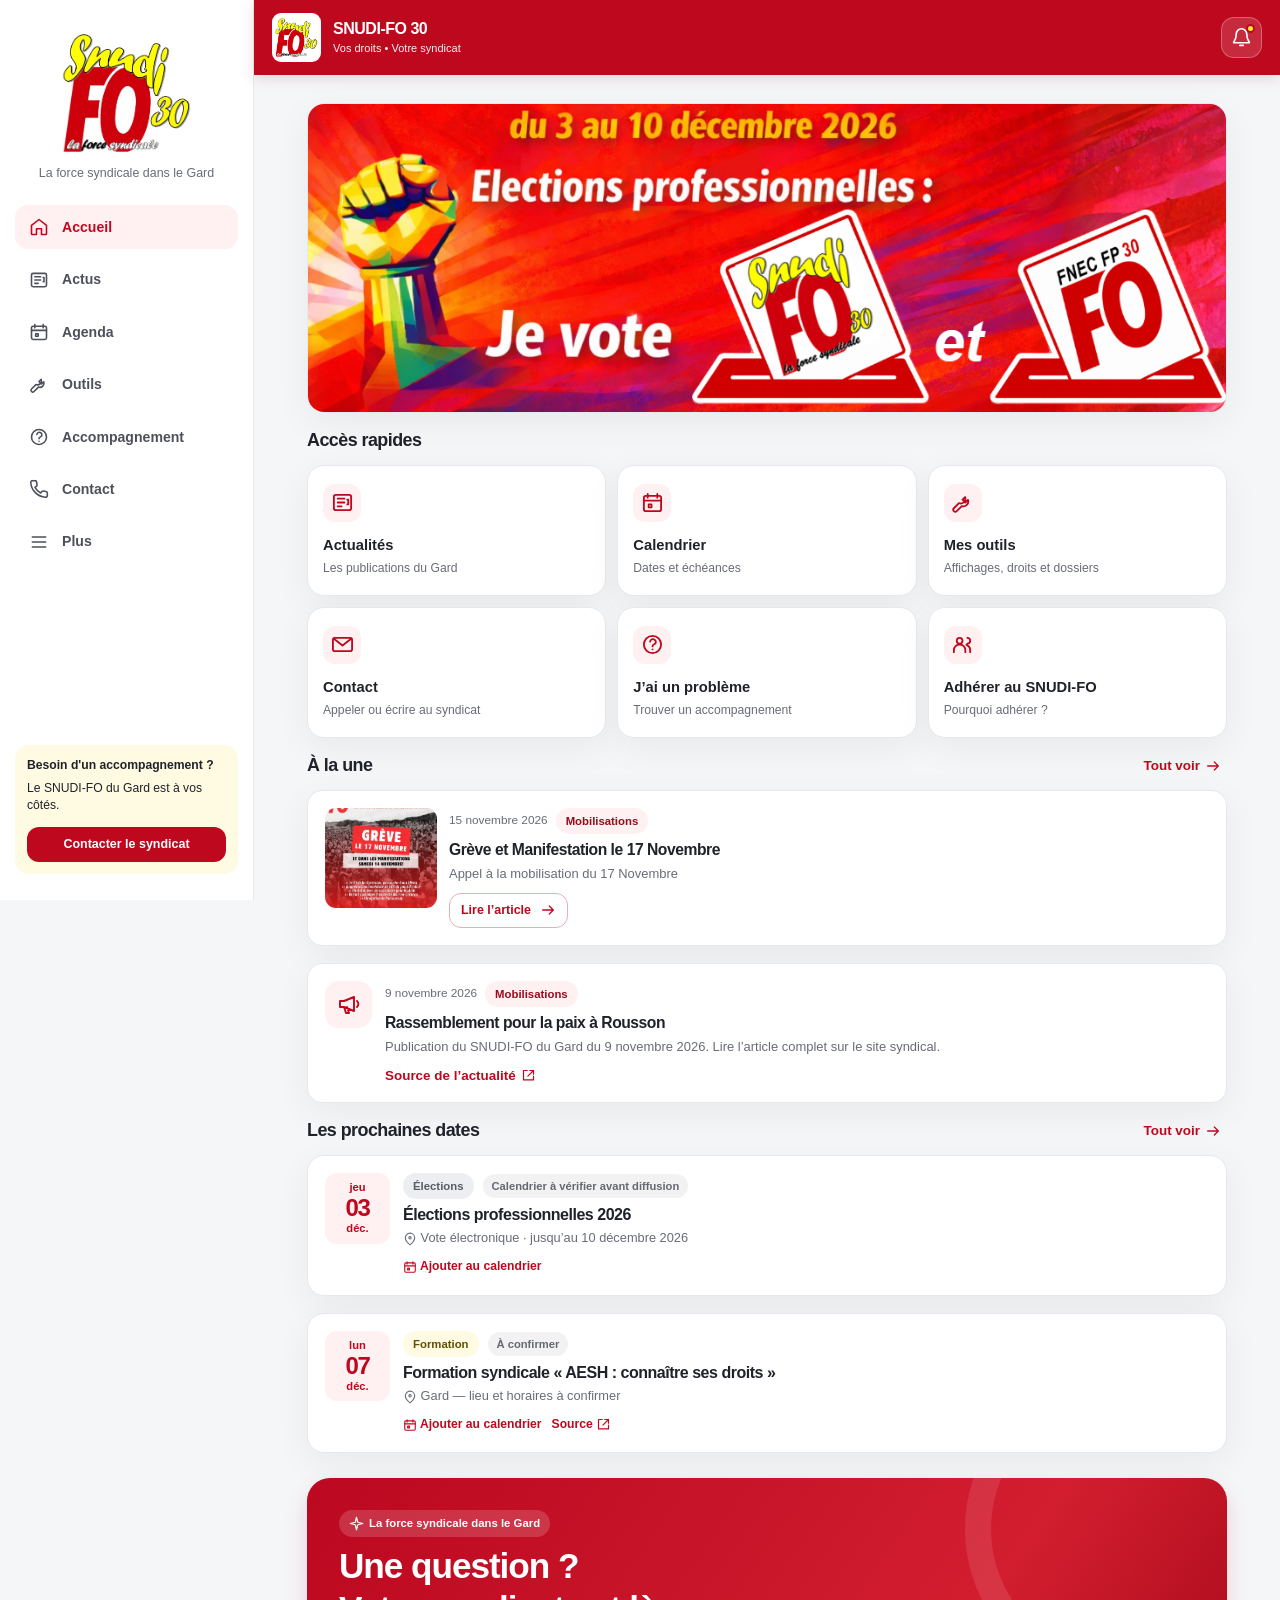
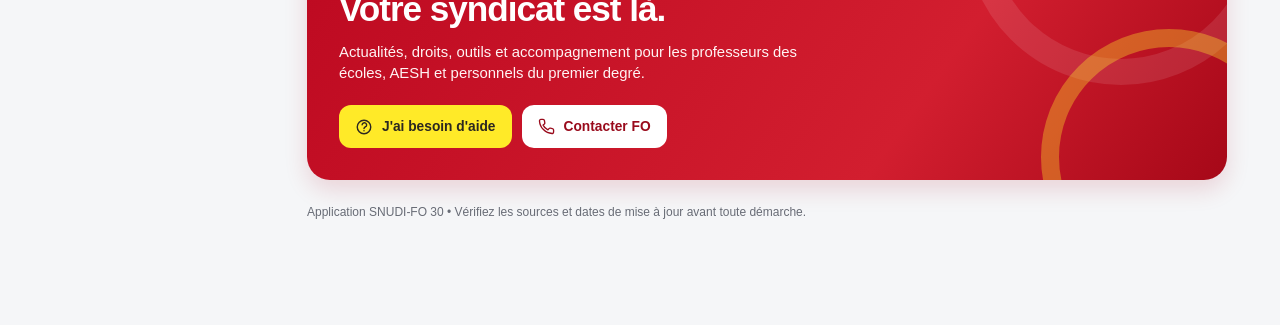
==== index.html @ ed9edc79 "Add files via upload" ====
<!doctype html>
<html lang="fr">
<head>
  <meta charset="utf-8" />
  <meta name="viewport" content="width=device-width,initial-scale=1,viewport-fit=cover" />
  <meta name="theme-color" content="#bb0018" />
  <meta name="color-scheme" content="light" />
  <meta name="description" content="SNUDI-FO 30 : actualités, calendrier, droits, outils et accompagnement syndical dans le Gard." />
  <meta name="apple-mobile-web-app-capable" content="yes" />
  <meta name="apple-mobile-web-app-status-bar-style" content="default" />
  <meta name="apple-mobile-web-app-title" content="SNUDI FO 30" />
  <link rel="icon" href="./assets/favicon-snudi-relief-48.png" type="image/png" sizes="48x48" />
  <link rel="apple-touch-icon" href="./assets/apple-touch-icon-snudi-relief-180.png" sizes="180x180" />
  <link rel="manifest" href="./manifest.webmanifest" />
  <title>SNUDI-FO 30 · L'application des collègues du Gard</title>
  <link rel="stylesheet" href="./styles.css?v=3.10" />
  <script defer src="./article-content.js?v=3.1"></script>
  <script defer src="./pdf-library.js?v=3.7"></script>
  <script defer src="./pdf-reader.js?v=3.10"></script>
  <script defer src="./app.js?v=3.10"></script>
</head>
<body>
 <div id="app"><div class="loader">Ouverture de SNUDI-FO 30…</div></div>
 <noscript>Cette application nécessite l’activation de JavaScript.</noscript>
</body>
</html>
---- styles.css ----
:root{font-family:Inter,"Segoe UI",Roboto,Arial,sans-serif;--red:#be081e;--red-dark:#990b1c;--red-soft:#fff0f1;--yellow:#ffea28;--yellow-soft:#fffbe2;--text:#20222a;--muted:#686c76;--line:#e7e8ed;--bg:#f5f6f8;--white:#fff;--shadow:0 10px 36px rgba(25,20,23,.055);font-synthesis:none;-webkit-tap-highlight-color:transparent}
*{box-sizing:border-box}html{scroll-behavior:smooth}body{margin:0;background:var(--bg);color:var(--text);line-height:1.45}body.font-large{font-size:18px}button,input,select,textarea{font:inherit}button{cursor:pointer}a{text-decoration:none;color:inherit}p{margin:.4em 0 1em}h1,h2,h3{line-height:1.2;letter-spacing:-.03em;margin:0}h1{font-size:clamp(1.55rem,3.2vw,2.2rem)}h2{font-size:1.22rem}h3{font-size:1rem}small,.muted{color:var(--muted)}b,strong{font-weight:750}.ico{flex:none;vertical-align:middle}.loader{display:grid;place-items:center;height:100vh;color:var(--red);font-weight:800}
.layout{min-height:100vh}.desktop-sidebar{display:none}.mobile-top{height:74px;background:#fff;position:sticky;top:0;z-index:10;box-shadow:0 1px 0 var(--line);display:flex;align-items:center;gap:12px;padding:10px 18px}.top-logo{width:49px;height:49px;object-fit:contain}.top-name{display:flex;flex-direction:column;line-height:1.12;min-width:0}.top-name strong{font-size:1rem;letter-spacing:-.03em}.top-name span{font-size:.69rem;color:var(--muted);margin-top:4px}.top-spacer{flex:1}.icon-btn{border:1px solid var(--line);background:white;display:inline-flex;align-items:center;justify-content:center;width:41px;height:41px;border-radius:13px;color:var(--text);position:relative}.icon-btn:hover{border-color:var(--red);color:var(--red)}.notification-dot{position:absolute;right:6px;top:6px;width:9px;height:9px;background:var(--red);border:2px solid white;border-radius:50%}.main{max-width:970px;margin:auto;padding:21px 16px 115px;min-height:calc(100vh - 74px)}.bottom-nav{position:fixed;z-index:20;bottom:0;left:0;right:0;background:#fff;display:flex;justify-content:space-around;padding:8px 7px max(8px,env(safe-area-inset-bottom));border-top:1px solid var(--line);box-shadow:0 -8px 28px rgba(0,0,0,.035)}.bottom-nav button{border:0;background:transparent;display:flex;align-items:center;flex-direction:column;gap:5px;color:#737580;font-size:.67rem;font-weight:650;min-width:58px;padding:5px 2px}.bottom-nav button.active{color:var(--red)}.bottom-nav button.active .ico{stroke-width:2.7}.brand{display:flex;align-items:center;gap:11px}.brand img{width:72px;height:72px;object-fit:contain;border-radius:8px}.brand small{display:block;font-size:.77rem;line-height:1.3}.chip{display:inline-flex;align-items:center;gap:5px;border-radius:100px;padding:5px 10px;font-size:.71rem;font-weight:750;background:#f1f1f4;color:#545964}.chip.red{background:var(--red-soft);color:var(--red-dark)}.chip.yellow{background:var(--yellow-soft);color:#634f00}.chip.green{background:#e7f6e9;color:#1a7138}.chip.gray{background:#edeef1;color:#585d65}
.stack{display:grid;gap:17px}.section{margin:23px 0}.section-head{display:flex;align-items:center;justify-content:space-between;gap:10px;margin:0 0 13px}.section-head h2{font-size:1.12rem}.eyebrow{display:inline-flex;gap:6px;align-items:center;color:var(--red);font-size:.72rem;font-weight:850;letter-spacing:.08em;text-transform:uppercase}.hero{border-radius:23px;background:linear-gradient(125deg,#bc0820 0%,#d21e2f 68%,#a60818 100%);color:white;position:relative;overflow:hidden;padding:24px 22px;box-shadow:0 10px 23px rgba(169,0,29,.14)}.hero:before{content:"";position:absolute;right:-50px;top:-105px;width:260px;height:260px;border:26px solid rgba(255,255,255,.1);border-radius:50%}.hero:after{content:"";position:absolute;right:-70px;bottom:-105px;width:220px;height:220px;border:18px solid rgba(255,234,40,.35);border-radius:50%}.hero .hero-inner{position:relative;z-index:1}.hero h1{max-width:540px;margin:8px 0 12px;color:#fff}.hero p{max-width:500px;color:#fff4f4;margin:0 0 20px;font-size:.93rem}.hero .chip{background:rgba(255,255,255,.16);color:white}.hero-actions{display:flex;gap:10px;flex-wrap:wrap}.btn{display:inline-flex;align-items:center;justify-content:center;gap:9px;min-height:43px;border-radius:12px;padding:10px 15px;border:1px solid transparent;font-size:.86rem;font-weight:750;text-align:center;transition:transform .15s,background .15s}.btn:active{transform:scale(.985)}.btn-primary{background:var(--red);color:white}.btn-primary:hover{background:var(--red-dark)}.btn-yellow{background:var(--yellow);color:#2b2721}.btn-white{background:white;color:var(--red-dark)}.btn-outline{background:#fff;color:var(--red);border-color:#e9afb8}.btn-outline:hover{background:var(--red-soft)}.btn-neutral{background:#eff0f4;color:var(--text)}.btn-sm{min-height:35px;padding:7px 11px;font-size:.78rem}.btn-block{width:100%}.link-button{border:0;background:none;color:var(--red);font-weight:750;font-size:.84rem;display:inline-flex;align-items:center;gap:5px}.link-button:hover{text-decoration:underline}.grid-two{display:grid;grid-template-columns:repeat(2,minmax(0,1fr));gap:11px}.grid-three{display:grid;grid-template-columns:repeat(2,minmax(0,1fr));gap:11px}.tile{display:flex;flex-direction:column;align-items:flex-start;gap:11px;text-align:left;padding:18px 15px;min-height:118px;background:#fff;border:1px solid var(--line);border-radius:17px;box-shadow:var(--shadow);color:var(--text);transition:transform .15s,border .15s}.tile:hover{border-color:#ffc7cf;transform:translateY(-1px)}.tile .tile-icon{width:38px;height:38px;border-radius:12px;display:grid;place-items:center;background:var(--red-soft);color:var(--red)}.tile.highlight{background:var(--yellow-soft);border-color:#fff0a2}.tile.highlight .tile-icon{background:#ffe46d;color:#9d0717}.tile strong{font-size:.92rem}.tile p{font-size:.76rem;line-height:1.4;color:var(--muted);margin:4px 0 0}.card{background:#fff;border:1px solid var(--line);border-radius:17px;box-shadow:var(--shadow);padding:17px}.card.clickable{cursor:pointer}.card.clickable:hover{border-color:#efb6bd}.card.rowcard{display:flex;align-items:center;gap:13px}.row-icon{background:var(--red-soft);color:var(--red);width:40px;height:40px;border-radius:12px;display:grid;place-items:center;flex:none}.card-body{flex:1;min-width:0}.card-body h3{margin-bottom:3px}.card-body p{color:var(--muted);font-size:.79rem;margin:0}.arrow-right{color:#9598a2}.page-heading{margin:5px 0 20px;display:flex;justify-content:space-between;align-items:flex-start;gap:12px}.page-heading p{margin:6px 0 0;color:var(--muted);font-size:.88rem}.page-title{display:flex;align-items:center;gap:11px}.backlink{border:0;background:#fff;color:var(--red);width:36px;height:36px;display:grid;place-items:center;border-radius:12px;border:1px solid var(--line)}.input-wrap{display:flex;align-items:center;gap:10px;background:#fff;border:1px solid var(--line);border-radius:12px;padding:10px 13px;color:#8b8d95}.input-wrap input{min-width:0;border:0;outline:0;flex:1;color:var(--text);background:transparent}.form-control{display:grid;gap:6px}.form-control label{font-size:.79rem;font-weight:750;color:#4f5159}.input,textarea,select{border:1px solid #dfe0e6;background:#fff;border-radius:12px;padding:11px 12px;color:var(--text);width:100%;outline-color:var(--red);min-width:0}textarea{min-height:100px;resize:vertical}select{appearance:auto}.filters{display:flex;gap:7px;overflow:auto;padding:3px 0 5px;scrollbar-width:none}.filters::-webkit-scrollbar{display:none}.filter-pill{border-radius:100px;white-space:nowrap;padding:8px 13px;border:1px solid var(--line);background:#fff;font-weight:700;font-size:.75rem;color:#6c7078}.filter-pill.active{background:var(--red);color:#fff;border-color:var(--red)}.news-card{padding:17px;display:grid;grid-template-columns:48px 1fr;gap:12px;border:1px solid var(--line);background:white;border-radius:15px;box-shadow:var(--shadow)}.news-icon{width:47px;height:47px;border-radius:14px;background:#fff0f2;color:var(--red);display:grid;place-items:center}.news-meta{font-size:.74rem;color:var(--muted);display:flex;flex-wrap:wrap;gap:8px;align-items:center;margin-bottom:7px}.news-card h3{font-size:.98rem;margin-bottom:5px}.news-card p{font-size:.81rem;color:var(--muted);margin:0 0 9px}.subnote{font-size:.74rem;color:#656974}.notice{padding:12px 14px;border-radius:14px;background:#fff9dc;border:1px solid #fae7a7;font-size:.82rem;color:#5c4d21;display:flex;gap:9px;align-items:flex-start}.notice.alert{background:#fff1f2;border-color:#ffd3da;color:#872435}.notice.neutral{background:#f0f5fa;border-color:#d9e8f6;color:#344f6b}.notice strong{color:inherit}.event{display:flex;gap:13px;align-items:flex-start}.date-block{flex:none;text-align:center;border-radius:12px;padding:8px 10px;min-width:65px;background:var(--red-soft);color:var(--red);line-height:1.18}.date-block b{display:block;font-size:1.5rem;letter-spacing:-.06em}.date-block span{display:block;font-size:.7rem;font-weight:800}.event-info{flex:1;min-width:0}.event-info h3{margin-bottom:5px}.event-info p{margin:0 0 8px;font-size:.8rem;color:var(--muted)}.event-info .event-actions{display:flex;gap:10px;flex-wrap:wrap;margin-top:8px}.small-link{font-size:.76rem;font-weight:750;color:var(--red);background:none;border:0;padding:2px 0}.segmented{display:flex;background:#eeeef1;padding:4px;border-radius:14px;gap:4px}.segmented button{flex:1;border:0;border-radius:10px;background:transparent;padding:9px;font-weight:750;font-size:.81rem;color:#6b6d75}.segmented button.active{background:white;color:var(--red);box-shadow:0 2px 7px rgba(0,0,0,.06)}.month-title{display:flex;justify-content:space-between;align-items:center;gap:10px}.month-grid{display:grid;grid-template-columns:repeat(7,minmax(0,1fr));gap:4px}.calendar-day{aspect-ratio:1;background:white;border:1px solid #ececf0;border-radius:9px;display:flex;align-items:center;justify-content:center;flex-direction:column;position:relative;font-size:.78rem;font-weight:750}.calendar-day.muted{opacity:.35}.calendar-day.today{outline:2px solid var(--red)}.calendar-day.evented{background:var(--yellow-soft)}.calendar-day .dot{background:var(--red);border-radius:100px;width:5px;height:5px;position:absolute;bottom:4px}.weekday{font-size:.72rem;color:var(--muted);text-align:center;padding:6px 0}.rights-list{display:grid;gap:9px}.detail-title{font-size:1.65rem;margin:11px 0}.detail-section{padding:16px 0;border-bottom:1px solid var(--line)}.detail-section p{font-size:.91rem;white-space:pre-line;margin:8px 0}.detail-section h3{display:flex;gap:9px;align-items:center}.source{font-size:.75rem;color:var(--muted);padding-top:8px}.support-card{padding:14px;background:#fff;border:1px solid var(--line);border-radius:13px;display:flex;align-items:center;gap:10px;text-align:left;width:100%;font-weight:700}.support-card.selected{border:2px solid var(--red);background:var(--red-soft)}.support-card .ico{color:var(--red)}.field-hint{font-size:.74rem;color:var(--muted);margin-top:5px}.badge-status{font-size:.7rem;padding:4px 9px;border-radius:40px;font-weight:750;background:#f2f2f3;color:#656871}.badge-status.confirmed{background:#e7f5e8;color:#236a3d}.contact-row{display:flex;align-items:center;gap:13px;padding:13px 0;border-bottom:1px solid var(--line)}.contact-row:last-child{border-bottom:0}.contact-row .ico{color:var(--red)}.contact-row small{display:block;margin-top:3px}.resource-list{display:grid;gap:8px}.resource-link{display:flex;justify-content:space-between;align-items:center;gap:12px;padding:14px;background:white;border:1px solid var(--line);border-radius:12px;font-size:.86rem;font-weight:700}.resource-link .ico{color:var(--red)}.resource-link small{display:block;font-weight:400;margin-top:3px}.template-preview{white-space:pre-wrap;line-height:1.7;font-size:.87rem;background:#f8f8fa;border:1px solid var(--line);padding:16px;border-radius:12px}.school-stat{display:flex;gap:10px;flex-wrap:wrap;font-size:.79rem;color:var(--muted);margin-top:8px}.section-split{display:grid;gap:14px}.admin-fieldset{display:grid;gap:11px}.admin-cards{display:grid;gap:7px}.admin-row{display:flex;align-items:center;gap:8px;border-radius:10px;border:1px solid var(--line);background:white;padding:10px}.admin-row span{min-width:0;flex:1;overflow:hidden;text-overflow:ellipsis;white-space:nowrap;font-size:.82rem}.admin-row button{border:0;background:#f4f4f6;border-radius:8px;padding:8px;display:grid;place-items:center}.admin-panel{display:grid;gap:16px}.empty{border:1px dashed #d9dbe1;background:#fff;border-radius:17px;padding:30px 20px;display:flex;align-items:center;flex-direction:column;text-align:center;gap:8px;color:#838892}.empty b{color:#494d57}.empty p{font-size:.82rem;max-width:430px;margin:0}.toast{position:fixed;bottom:95px;left:50%;transform:translate(-50%,20px);background:#25232a;color:#fff;border-radius:12px;padding:11px 16px;font-size:.85rem;z-index:90;opacity:0;pointer-events:none;transition:.2s;max-width:90vw;text-align:center}#toast.visible{opacity:1;transform:translate(-50%,0)}.spacer{height:5px}.divider{height:1px;background:var(--line);margin:5px 0}.flex-between{display:flex;justify-content:space-between;align-items:center;gap:10px}.flex-wrap{display:flex;gap:9px;flex-wrap:wrap}.pill-count{display:inline-grid;place-items:center;border-radius:40px;background:var(--red);color:white;padding:2px 7px;font-size:.65rem;font-weight:900}.footer-note{font-size:.75rem;color:var(--muted);margin:24px 0}.foot-flag{display:flex;gap:8px;align-items:center;font-size:.76rem;color:#777b84}.large-icon{width:54px;height:54px;border-radius:17px;display:grid;place-items:center;background:var(--red-soft);color:var(--red)}.invisible{display:none!important}
@media (min-width:600px){.main{padding:28px 30px 80px}.grid-three{grid-template-columns:repeat(3,minmax(0,1fr))}.tile{min-height:126px}.hero{padding:32px}.section-split{grid-template-columns:1fr 1fr}.admin-panel{grid-template-columns:320px minmax(0,1fr)}}
@media (min-width:1000px){.layout{display:grid;grid-template-columns:254px minmax(0,1fr)}.desktop-sidebar{position:sticky;top:0;height:100vh;background:white;border-right:1px solid var(--line);display:flex;flex-direction:column;gap:8px;padding:26px 15px}.sidebar-logo{width:130px;margin:4px auto 0}.sidebar-tag{text-align:center;font-size:.78rem;color:var(--muted);margin-bottom:15px}.side-button{width:100%;border:0;background:transparent;padding:12px 14px;border-radius:13px;color:#4d505a;display:flex;gap:13px;align-items:center;font-size:.88rem;text-align:left;font-weight:750}.side-button.active,.side-button:hover{background:var(--red-soft);color:var(--red)}.sidebar-bottom{margin-top:auto;padding:12px;border-radius:14px;background:var(--yellow-soft);font-size:.76rem}.mobile-top{height:75px;position:relative}.main{max-width:980px}.bottom-nav{display:none}}
@media (max-width:359px){.bottom-nav button{min-width:48px;font-size:.61rem}.main{padding:16px 12px 108px}.hero{padding:18px}.tile{padding:14px 11px}.tile strong{font-size:.82rem}}
@media (prefers-reduced-motion:reduce){*{scroll-behavior:auto!important;transition:none!important}}

/* V2 — identité visuelle rouge pour les barres de navigation */
.mobile-top{background:var(--red);color:#fff;box-shadow:0 3px 14px rgba(118,0,14,.14)}
.mobile-top .top-name span{color:#fff0f0}
.mobile-top .top-logo{background:#fff;padding:3px;border-radius:9px}
.mobile-top .icon-btn{background:rgba(255,255,255,.14);color:#fff;border-color:rgba(255,255,255,.28)}
.mobile-top .icon-btn:hover{color:var(--yellow);border-color:var(--yellow)}
.notification-dot{background:var(--yellow);border-color:var(--red)}
.bottom-nav{background:var(--red);border-top-color:var(--red-dark);box-shadow:0 -8px 25px rgba(96,0,16,.16)}
.bottom-nav button{color:#fff}
.bottom-nav button.active{color:var(--yellow);background:rgba(255,255,255,.08);border-radius:10px}
.bottom-nav button:focus-visible,.filter-pill:focus-visible{outline:2px solid var(--yellow);outline-offset:1px}
.calendar-filters{margin-bottom:0;flex-wrap:nowrap}
.calendar-filters .filter-pill.active{background:var(--red);color:#fff}
.article-content{white-space:pre-wrap;line-height:1.75;font-size:.96rem;overflow-wrap:anywhere;border-top:1px solid var(--line);padding-top:16px}

/* V3 : cartes illustrées et articles riches */
.news-card.with-cover{grid-template-columns:112px minmax(0,1fr);align-items:start}
.news-card-text{min-width:0}
.news-picture{width:112px;height:100px;border-radius:11px;object-fit:cover;background:#f3f4f6;display:block}
.article-cover{width:100%;max-height:450px;object-fit:cover;border-radius:14px;margin:12px 0 8px;display:block;background:#f4f4f6}
.article-content{white-space:normal;line-height:1.7;overflow-wrap:anywhere}
.article-content h2,.article-content h3,.article-content h4{margin:1.4em 0 .55em;line-height:1.25}
.article-content h2{font-size:1.35rem}.article-content h3{font-size:1.13rem}
.article-content p{margin:.7em 0 1.05em}.article-content ul,.article-content ol{margin:8px 0 16px;padding-left:24px}
.article-content li{margin:5px 0}.article-content blockquote{border-left:4px solid var(--red);padding:10px 15px;background:#fff8e9;margin:15px 0;border-radius:0 9px 9px 0}
.article-content img{width:auto;max-width:100%;height:auto;display:block;margin:12px auto;border-radius:10px}
.article-content figure{margin:20px 0;text-align:center}.article-content figure img{max-width:100%;max-height:720px;object-fit:contain}
.article-content figcaption{font-size:.75rem;color:var(--muted);text-align:center;margin-top:5px}
.article-content a{color:var(--red);font-weight:700;text-decoration:underline;text-underline-offset:2px}
.legacy-body{white-space:pre-wrap}
@media(max-width:480px){.news-card.with-cover{grid-template-columns:92px minmax(0,1fr)}.news-picture{width:92px;height:88px}.news-card{padding:13px;gap:10px}}

/* V3.1 — ressources éditoriales « Mes outils » */
.tool-item-card{align-items:center;gap:12px;min-height:86px}
.tool-item-thumb{width:76px;height:76px;border-radius:11px;object-fit:cover;flex:none;background:#f7f7f9}
.tool-detail .article-content{margin-top:18px}
@media (max-width:400px){.tool-item-thumb{width:62px;height:68px}}

/* V3.2 — page d’adhésion. N’affecte ni les actualités ni le calendrier. */
.join-hero{position:relative;isolation:isolate;overflow:hidden;border-radius:22px;padding:25px 22px;background:linear-gradient(130deg,#b7071d,#d01a2a 65%,#990b1c);box-shadow:0 11px 27px rgba(140,8,28,.15);color:#fff}
.join-hero:after{content:"";position:absolute;z-index:-1;width:180px;height:180px;border:20px solid rgba(255,235,37,.18);border-radius:50%;right:-75px;bottom:-108px}
.join-hero .chip{background:rgba(255,255,255,.17);color:#fff}
.join-hero h2{font-size:clamp(1.4rem,3vw,1.8rem);max-width:600px;margin:14px 0 10px;color:#fff}
.join-hero p{color:#fff3f3;max-width:650px;line-height:1.6;margin:0 0 18px;font-size:.94rem}
.join-hero .btn-yellow{max-width:260px;min-width:165px}
.join-section h2{margin:3px 0 13px}
.join-reasons{display:grid;grid-template-columns:repeat(2,minmax(0,1fr));gap:12px}
.join-reason{display:flex;align-items:flex-start;gap:13px;box-shadow:0 7px 25px rgba(25,20,23,.04)}
.join-reason h3{margin:0 0 7px}.join-reason p{color:var(--muted);font-size:.86rem;line-height:1.55;margin:0}
.join-icon{display:grid;place-items:center;flex:none;width:43px;height:43px;border-radius:13px;background:var(--red-soft);color:var(--red)}
.join-independence{border-left:4px solid var(--yellow)}.join-independence h2{margin:12px 0 7px}
.join-independence p{margin:0;color:var(--muted);line-height:1.65}
.join-final{background:var(--red);color:white;border-radius:18px;padding:23px 22px}
.join-final h2{color:white}.join-final p{color:#fff5f5;line-height:1.6;font-size:.9rem;margin:11px 0 16px}
.join-final .btn-yellow{color:#2a2220}.join-final .join-privacy{font-size:.74rem;color:#ffe9ec;margin:12px 0 0}
@media(max-width:600px){.join-reasons{grid-template-columns:1fr}.join-hero{padding:21px 18px}.join-final{padding:19px 17px}}

/* V3.5 — Bandeau non cliquable en tête d'accueil */
.home-banner{margin:0;position:relative;overflow:hidden;border-radius:17px;background:#fff;border:1px solid var(--line);box-shadow:var(--shadow)}
.home-banner img{width:100%;height:auto;display:block;object-fit:contain}
.home-help-last{margin-top:8px}
@media(max-width:530px){.home-banner{border-radius:12px}}

/* V3.5 — Accès rapides uniformes (blanc et rouge) */
.grid-three .tile{background:#fff;border-color:var(--line)}
.grid-three .tile .tile-icon{background:var(--red-soft);color:var(--red)}

/* V3.6 : liens de téléchargement PDF externes pour les affichages écoles */
.pdf-downloads{border-top:1px solid var(--line);padding-top:18px;margin-top:20px}.pdf-downloads h3{margin:0 0 12px;font-size:1rem}.pdf-downloads .btn{justify-content:flex-start;white-space:normal;text-align:left;overflow-wrap:anywhere}.pdf-downloads .stack{gap:8px}

/* V3.7 : documents PDF dans les actualités, calendrier et outils. */
.pdf-public-row{display:flex;align-items:center;justify-content:space-between;flex-wrap:wrap;gap:12px;border:1px solid var(--line);border-radius:12px;padding:12px;background:#fff}
.pdf-public-row>span{display:flex;align-items:center;gap:9px;flex:1 1 170px;min-width:0;overflow-wrap:anywhere}
.pdf-public-actions{display:flex;align-items:center;flex-wrap:wrap;gap:7px}
.pdf-public-actions .btn{white-space:nowrap}
.pdf-downloads{margin-top:18px}
@media(max-width:460px){.pdf-public-actions{width:100%;justify-content:stretch}.pdf-public-actions .btn{flex:1;text-align:center}}

/* V3.9 — Lecture PDF intégrée, bandeau rouge conservé et retour visible. */
.pdf-top-back{display:inline-flex;align-items:center;justify-content:center;gap:3px;flex:none;border:1px solid rgba(255,255,255,.42);border-radius:10px;background:rgba(255,255,255,.12);color:white;padding:10px 9px;font:inherit;font-weight:800;font-size:.84rem;cursor:pointer;white-space:nowrap}
.pdf-top-back:hover,.pdf-top-back:focus-visible{background:rgba(255,255,255,.25);outline-color:white}
.pdf-viewer-page{display:grid;gap:14px}
.pdf-viewer-heading h1{font-size:clamp(1.22rem,3vw,1.72rem);margin:9px 0 6px;line-height:1.25;overflow-wrap:anywhere}
.pdf-viewer-heading p{font-size:.82rem;color:var(--muted);margin:0}
.pdf-frame{display:block;width:100%;height:min(72vh,1000px);min-height:475px;border:1px solid var(--line);border-radius:14px;background:#f3f4f6;box-shadow:var(--shadow)}
.pdf-viewer-actions{display:flex;gap:10px;flex-wrap:wrap}
.pdf-viewer-note{font-size:.76rem;line-height:1.5;color:var(--muted);margin:0}
@media(max-width:590px){.mobile-top.pdf-top{gap:8px;padding-inline:10px}.pdf-top .top-logo{width:41px;height:41px}.pdf-top .top-name{min-width:0}.pdf-top .top-name strong{font-size:.87rem}.pdf-top .top-name span,.pdf-top .icon-btn{display:none}.pdf-frame{height:calc(100dvh - 290px);min-height:340px}.pdf-viewer-actions .btn{flex:1 1 155px}.pdf-top-back{padding:9px 7px}}
@media(max-width:359px){.pdf-top .top-name strong{font-size:.78rem}.pdf-top-back{font-size:.8rem}}

/* V3.10 — lecteur PDF adapté aux applications mobiles installées. */
.pdf-workspace .mobile-top.pdf-top{z-index:70}
.pdf-workspace .bottom-nav{display:none}
.pdf-workspace .main{max-width:980px;margin:0 auto;padding-bottom:22px}
.pdf-viewer-page{gap:10px}
.pdf-viewer-heading h1{margin:0 0 4px;font-size:clamp(1.03rem,2.8vw,1.35rem)}
.pdf-viewer-heading .chip{display:none}
.pdf-reader{border:1px solid var(--line);border-radius:12px;overflow:hidden;background:#e9ebef;min-width:0}
.pdf-reader-controls{display:flex;align-items:center;justify-content:center;gap:5px;min-height:49px;background:#fff;border-bottom:1px solid var(--line);padding:6px 7px;position:sticky;top:74px;z-index:15}
.pdf-reader-button{min-width:39px;height:36px;display:inline-flex;align-items:center;justify-content:center;background:#fff;border:1px solid #dadde3;border-radius:8px;color:var(--red);font-size:1.16rem;font-weight:800;cursor:pointer}
.pdf-reader-button:disabled{opacity:.30;cursor:not-allowed}
.pdf-reader-counter{min-width:90px;text-align:center;font-size:.80rem;font-weight:800;white-space:nowrap}
.pdf-reader-zoom{min-width:47px;text-align:center;font-size:.73rem;font-weight:800;white-space:nowrap}
.pdf-reader-divider{height:26px;border-left:1px solid #d5d6db;margin:0 5px}
.pdf-reader-scroll{height:clamp(330px,calc(100dvh - 252px),900px);overflow:auto;overscroll-behavior:contain;display:flex;align-items:flex-start;justify-content:safe center;padding:11px;background:#e9ebef;position:relative}
.pdf-reader-canvas{display:block;max-width:none;flex:none;background:#fff;box-shadow:0 5px 25px rgba(0,0,0,.12);margin:0 auto}
.pdf-reader-canvas[hidden]{display:none}
.pdf-reader-status{background:#fff;border-radius:9px;padding:14px;max-width:95%;font-size:.88rem;text-align:center;margin:32px auto;color:#555;line-height:1.5}
.pdf-reader-status[hidden]{display:none}
.pdf-reader-status.pdf-reader-error{color:#a40c24;border:1px solid #e0a6b0}
.pdf-viewer-actions .btn{white-space:normal}
@media(max-width:600px){
 .pdf-workspace .main{padding:10px 10px 25px}
 .pdf-workspace .mobile-top.pdf-top{height:60px}
 .pdf-reader-scroll{height:calc(100dvh - 228px);min-height:240px;padding:7px}
 .pdf-reader-controls{top:60px;gap:4px;padding-inline:4px}
 .pdf-reader-button{min-width:34px;height:34px}
 .pdf-reader-counter{min-width:77px;font-size:.73rem}
 .pdf-reader-zoom{min-width:44px;font-size:.70rem}
 .pdf-viewer-actions{flex-direction:column}
 .pdf-viewer-actions .btn{flex:none;width:100%}
}
@media(max-width:350px){.pdf-reader-divider{margin-inline:1px}.pdf-reader-controls{gap:2px}.pdf-reader-counter{min-width:70px}}
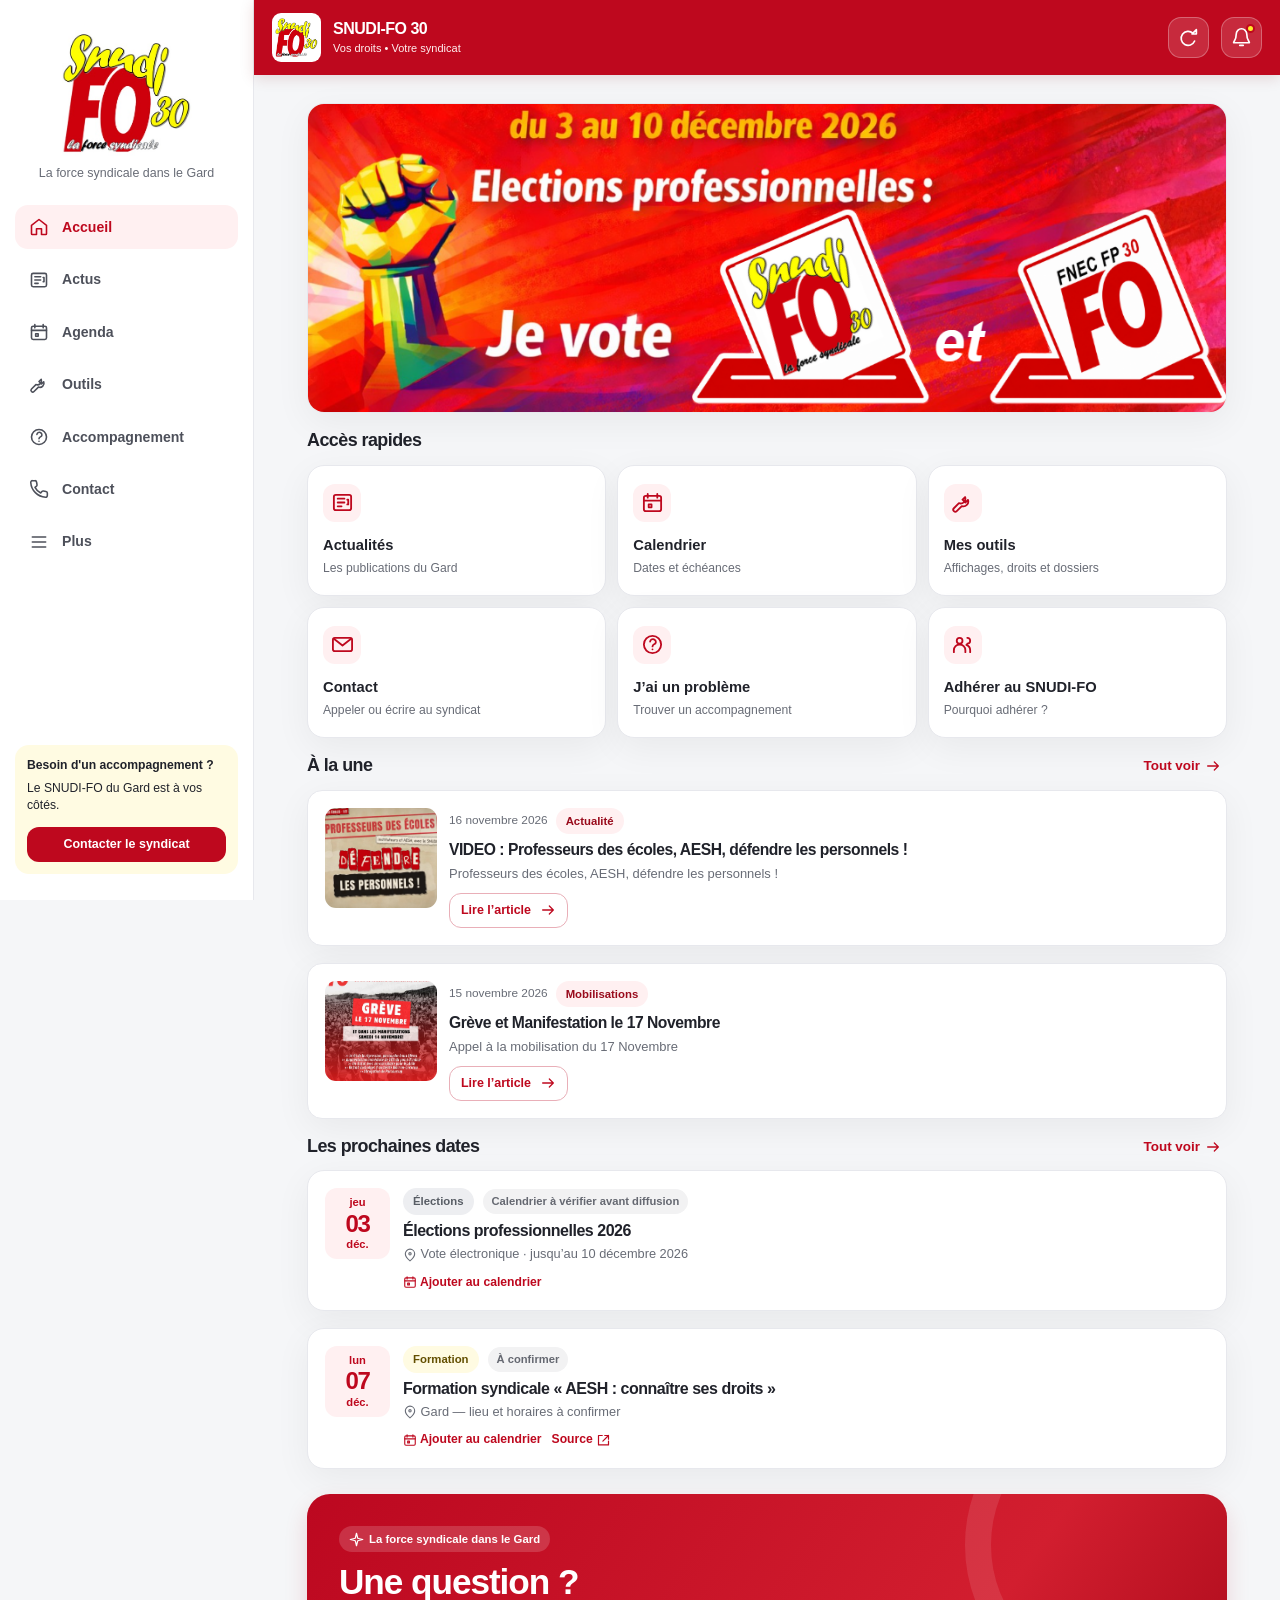
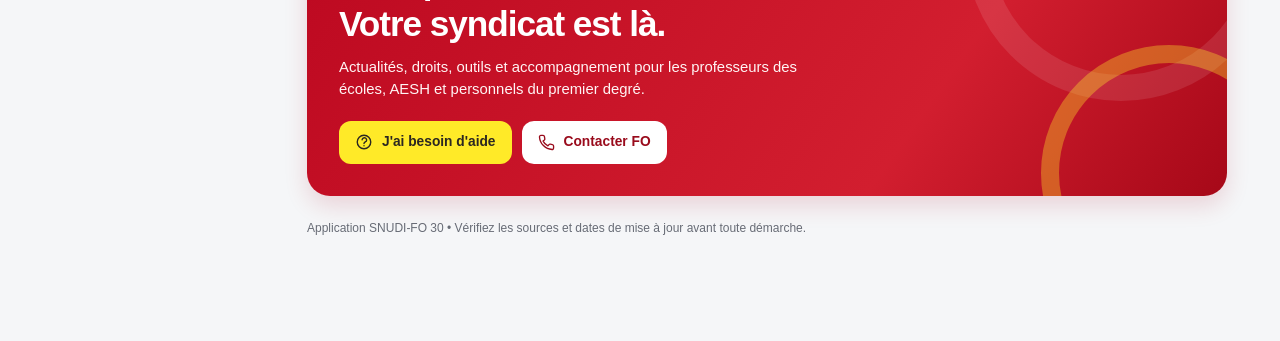
==== commit 30968466: "Add files via upload" ====
--- a/index.html
+++ b/index.html
@@ -13,11 +13,12 @@
   <link rel="apple-touch-icon" href="./assets/apple-touch-icon-snudi-relief-180.png" sizes="180x180" />
   <link rel="manifest" href="./manifest.webmanifest" />
   <title>SNUDI-FO 30 · L'application des collègues du Gard</title>
-  <link rel="stylesheet" href="./styles.css?v=3.10" />
+  <link rel="stylesheet" href="./styles.css?v=3.13" />
   <script defer src="./article-content.js?v=3.1"></script>
   <script defer src="./pdf-library.js?v=3.7"></script>
+  <script defer src="./youtube-videos.js?v=3.12"></script>
   <script defer src="./pdf-reader.js?v=3.10"></script>
-  <script defer src="./app.js?v=3.10"></script>
+  <script defer src="./app.js?v=3.13"></script>
 </head>
 <body>
  <div id="app"><div class="loader">Ouverture de SNUDI-FO 30…</div></div>
--- a/styles.css
+++ b/styles.css
@@ -105,7 +105,7 @@
 .pdf-viewer-heading h1{margin:0 0 4px;font-size:clamp(1.03rem,2.8vw,1.35rem)}
 .pdf-viewer-heading .chip{display:none}
 .pdf-reader{border:1px solid var(--line);border-radius:12px;overflow:hidden;background:#e9ebef;min-width:0}
-.pdf-reader-controls{display:flex;align-items:center;justify-content:center;gap:5px;min-height:49px;background:#fff;border-bottom:1px solid var(--line);padding:6px 7px;position:sticky;top:74px;z-index:15}
+.pdf-reader-controls{display:flex;align-items:center;justify-content:center;gap:5px;min-height:49px;background:#fff;border-bottom:1px solid var(--line);padding:6px 7px}
 .pdf-reader-button{min-width:39px;height:36px;display:inline-flex;align-items:center;justify-content:center;background:#fff;border:1px solid #dadde3;border-radius:8px;color:var(--red);font-size:1.16rem;font-weight:800;cursor:pointer}
 .pdf-reader-button:disabled{opacity:.30;cursor:not-allowed}
 .pdf-reader-counter{min-width:90px;text-align:center;font-size:.80rem;font-weight:800;white-space:nowrap}
@@ -122,7 +122,7 @@
  .pdf-workspace .main{padding:10px 10px 25px}
  .pdf-workspace .mobile-top.pdf-top{height:60px}
  .pdf-reader-scroll{height:calc(100dvh - 228px);min-height:240px;padding:7px}
- .pdf-reader-controls{top:60px;gap:4px;padding-inline:4px}
+ .pdf-reader-controls{gap:4px;padding-inline:4px}
  .pdf-reader-button{min-width:34px;height:34px}
  .pdf-reader-counter{min-width:77px;font-size:.73rem}
  .pdf-reader-zoom{min-width:44px;font-size:.70rem}
@@ -130,3 +130,53 @@
  .pdf-viewer-actions .btn{flex:none;width:100%}
 }
 @media(max-width:350px){.pdf-reader-divider{margin-inline:1px}.pdf-reader-controls{gap:2px}.pdf-reader-counter{min-width:70px}}
+
+/* V3.11 — Commandes de lecture directement sous le bandeau rouge.
+   La barre est soeur de <main>, et non dans le bloc PDF (overflow:hidden).
+   Elle reste visible sans recouvrir le canvas ou réduire la page affichée. */
+.pdf-workspace{--pdf-header-height:74px}
+.pdf-workspace .mobile-top.pdf-top{height:var(--pdf-header-height);position:sticky;top:0;z-index:70}
+.pdf-workspace>.pdf-reader-controls{position:sticky;top:var(--pdf-header-height);z-index:69;width:100%;box-shadow:0 2px 8px rgba(0,0,0,.08)}
+.pdf-workspace .main{padding-top:12px}
+@media(min-width:1000px){.pdf-workspace{--pdf-header-height:75px}}
+@media(max-width:600px){
+ .pdf-workspace{--pdf-header-height:60px}
+ .pdf-workspace .main{padding-top:10px}
+ .pdf-workspace .pdf-reader-scroll{height:calc(100dvh - 210px);min-height:240px}
+}
+
+/* V3.12 — capsules YouTube au-dessus du texte d'une publication */
+.article-videos{display:grid;gap:18px;margin:18px 0 22px;max-width:860px}
+.youtube-item{min-width:0;display:grid;gap:7px}
+.youtube-frame{width:100%;aspect-ratio:16 / 9;min-height:200px;background:#141414;border-radius:13px;overflow:hidden;position:relative}
+.youtube-frame iframe{display:block;width:100%;height:100%;position:absolute;inset:0;border:0}
+.youtube-fallback{color:var(--red);font-size:.79rem;font-weight:700;text-decoration:none}
+.youtube-fallback:hover{text-decoration:underline}
+@media (max-width:480px){.article-videos{margin:14px 0 18px;gap:14px}.youtube-frame{border-radius:10px}}
+
+/* V3.13 — Actualisation rapide et prévention des doubles-appuis zoomants.
+   touch-action: manipulation neutralise le double-tap pour zoomer tout en
+   conservant le zoom volontaire par pincement (accessibilité) et le zoom PDF. */
+html { touch-action: manipulation; -webkit-text-size-adjust: 100%; text-size-adjust: 100%; }
+.mobile-top, .bottom-nav, .desktop-sidebar, button, a, input, select, textarea,
+.pdf-reader-controls, .calendar-day { touch-action: manipulation; }
+.mobile-top .refresh-button { flex: 0 0 auto; }
+.mobile-top .refresh-button:disabled { opacity: .65; cursor: progress; }
+.mobile-top .refresh-button[aria-busy="true"] .ico { animation: snudi-refresh-spin .9s linear infinite; }
+@keyframes snudi-refresh-spin { to { transform: rotate(360deg); } }
+@media (max-width: 590px) {
+  /* Sur le lecteur PDF, conserver le bouton d'actualisation et masquer
+     uniquement la cloche pour laisser de la place au bouton Retour. */
+  .pdf-top .icon-btn.notification-button { display: none; }
+  .pdf-top .icon-btn.refresh-button { display: inline-flex; width: 36px; height: 36px; }
+}
+@media (max-width: 359px) {
+  .mobile-top { gap: 7px; padding-inline: 9px; }
+  .mobile-top .icon-btn { width: 37px; height: 37px; flex: 0 0 auto; }
+  .mobile-top .top-logo { width: 43px; height: 43px; }
+  .mobile-top .top-name strong { font-size: .86rem; }
+  .mobile-top .top-name span { font-size: .63rem; }
+}
+@media (prefers-reduced-motion: reduce) {
+  .mobile-top .refresh-button[aria-busy="true"] .ico { animation: none; }
+}
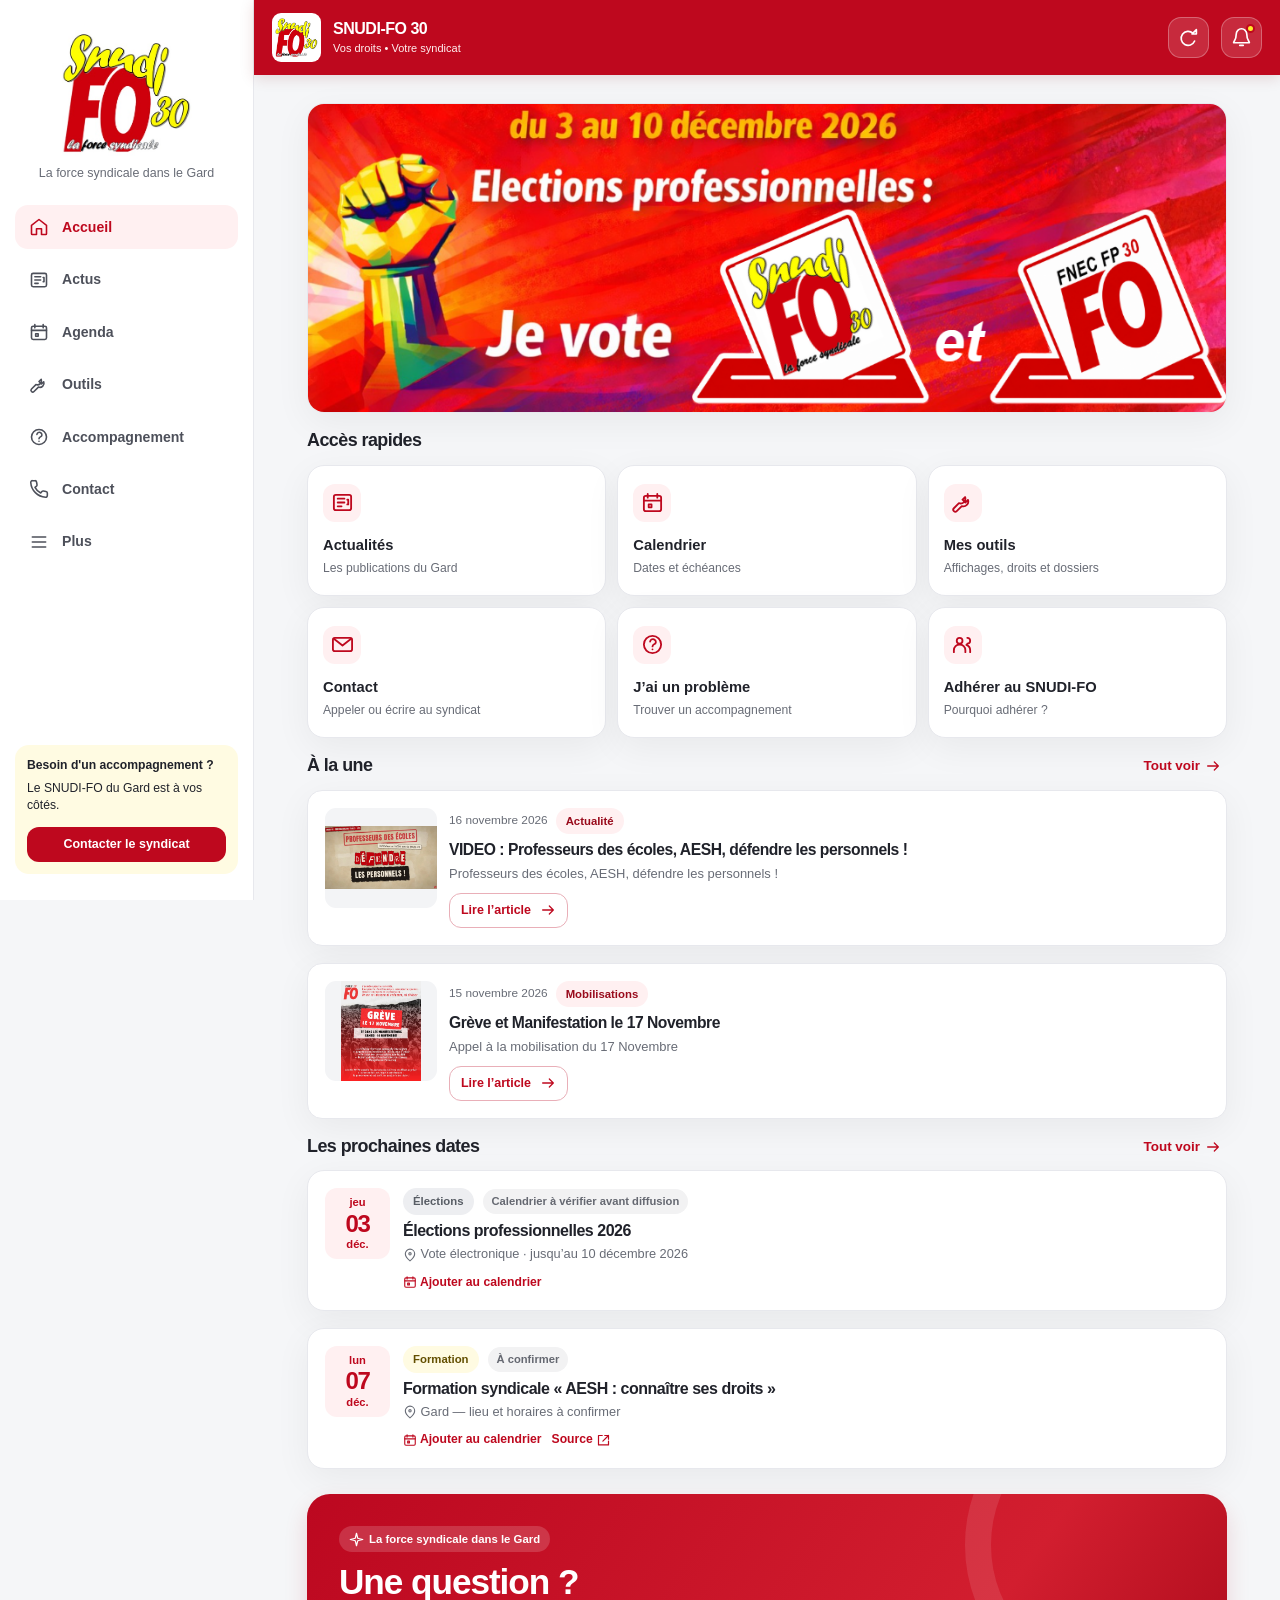
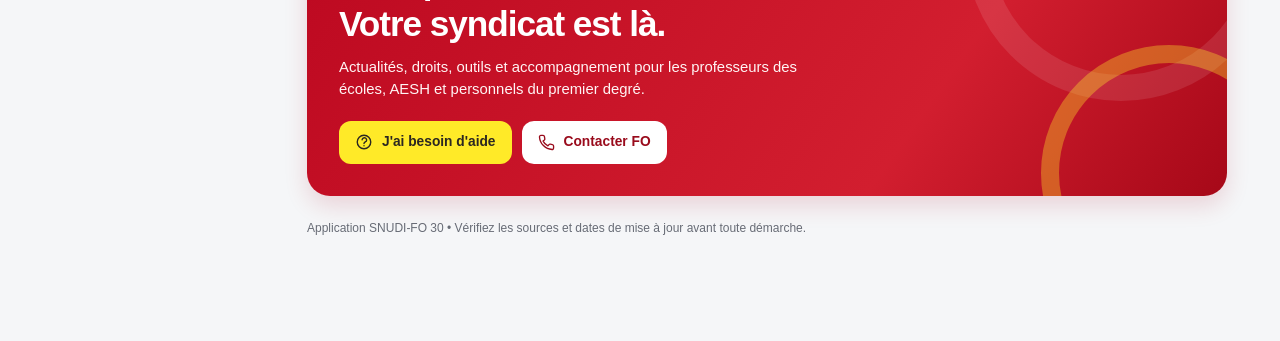
==== commit e9db94cb: "Add files via upload" ====
--- a/index.html
+++ b/index.html
@@ -13,7 +13,7 @@
   <link rel="apple-touch-icon" href="./assets/apple-touch-icon-snudi-relief-180.png" sizes="180x180" />
   <link rel="manifest" href="./manifest.webmanifest" />
   <title>SNUDI-FO 30 · L'application des collègues du Gard</title>
-  <link rel="stylesheet" href="./styles.css?v=3.13" />
+  <link rel="stylesheet" href="./styles.css?v=3.14" />
   <script defer src="./article-content.js?v=3.1"></script>
   <script defer src="./pdf-library.js?v=3.7"></script>
   <script defer src="./youtube-videos.js?v=3.12"></script>
--- a/styles.css
+++ b/styles.css
@@ -25,15 +25,15 @@
 /* V3 : cartes illustrées et articles riches */
 .news-card.with-cover{grid-template-columns:112px minmax(0,1fr);align-items:start}
 .news-card-text{min-width:0}
-.news-picture{width:112px;height:100px;border-radius:11px;object-fit:cover;background:#f3f4f6;display:block}
-.article-cover{width:100%;max-height:450px;object-fit:cover;border-radius:14px;margin:12px 0 8px;display:block;background:#f4f4f6}
+.news-picture{width:112px;height:100px;border-radius:11px;object-fit:contain;background:#f3f4f6;display:block}
+.article-cover{display:block;width:auto;max-width:100%;height:auto;max-height:none;object-fit:contain;border-radius:14px;margin:12px auto 8px;background:#f4f4f6}
 .article-content{white-space:normal;line-height:1.7;overflow-wrap:anywhere}
 .article-content h2,.article-content h3,.article-content h4{margin:1.4em 0 .55em;line-height:1.25}
 .article-content h2{font-size:1.35rem}.article-content h3{font-size:1.13rem}
 .article-content p{margin:.7em 0 1.05em}.article-content ul,.article-content ol{margin:8px 0 16px;padding-left:24px}
 .article-content li{margin:5px 0}.article-content blockquote{border-left:4px solid var(--red);padding:10px 15px;background:#fff8e9;margin:15px 0;border-radius:0 9px 9px 0}
-.article-content img{width:auto;max-width:100%;height:auto;display:block;margin:12px auto;border-radius:10px}
-.article-content figure{margin:20px 0;text-align:center}.article-content figure img{max-width:100%;max-height:720px;object-fit:contain}
+.article-content img{width:auto;max-width:100%;height:auto;max-height:none;object-fit:contain;display:block;margin:12px auto;border-radius:10px}
+.article-content figure{margin:20px 0;text-align:center}.article-content figure img{max-width:100%;max-height:none;object-fit:contain}
 .article-content figcaption{font-size:.75rem;color:var(--muted);text-align:center;margin-top:5px}
 .article-content a{color:var(--red);font-weight:700;text-decoration:underline;text-underline-offset:2px}
 .legacy-body{white-space:pre-wrap}
@@ -41,7 +41,7 @@
 
 /* V3.1 — ressources éditoriales « Mes outils » */
 .tool-item-card{align-items:center;gap:12px;min-height:86px}
-.tool-item-thumb{width:76px;height:76px;border-radius:11px;object-fit:cover;flex:none;background:#f7f7f9}
+.tool-item-thumb{width:76px;height:76px;border-radius:11px;object-fit:contain;flex:none;background:#f7f7f9}
 .tool-detail .article-content{margin-top:18px}
 @media (max-width:400px){.tool-item-thumb{width:62px;height:68px}}
 
@@ -180,3 +180,21 @@
 @media (prefers-reduced-motion: reduce) {
   .mobile-top .refresh-button[aria-busy="true"] .ico { animation: none; }
 }
+
+/* V3.14 — Affichage integral des illustrations, sans deformation ni recadrage.
+   Sur ordinateur les images de publications ne depassent pas 800px ;
+   sur mobile elles restent limitees par la largeur disponible.
+   Le bandeau de l'accueil conserve ses regles specifiques. */
+.news-detail .article-cover,
+.tool-detail .article-cover,
+.article-content img,
+.article-content figure img {
+  display: block;
+  width: auto;
+  max-width: min(100%, 800px);
+  height: auto;
+  max-height: none;
+  object-fit: contain;
+  margin-left: auto;
+  margin-right: auto;
+}
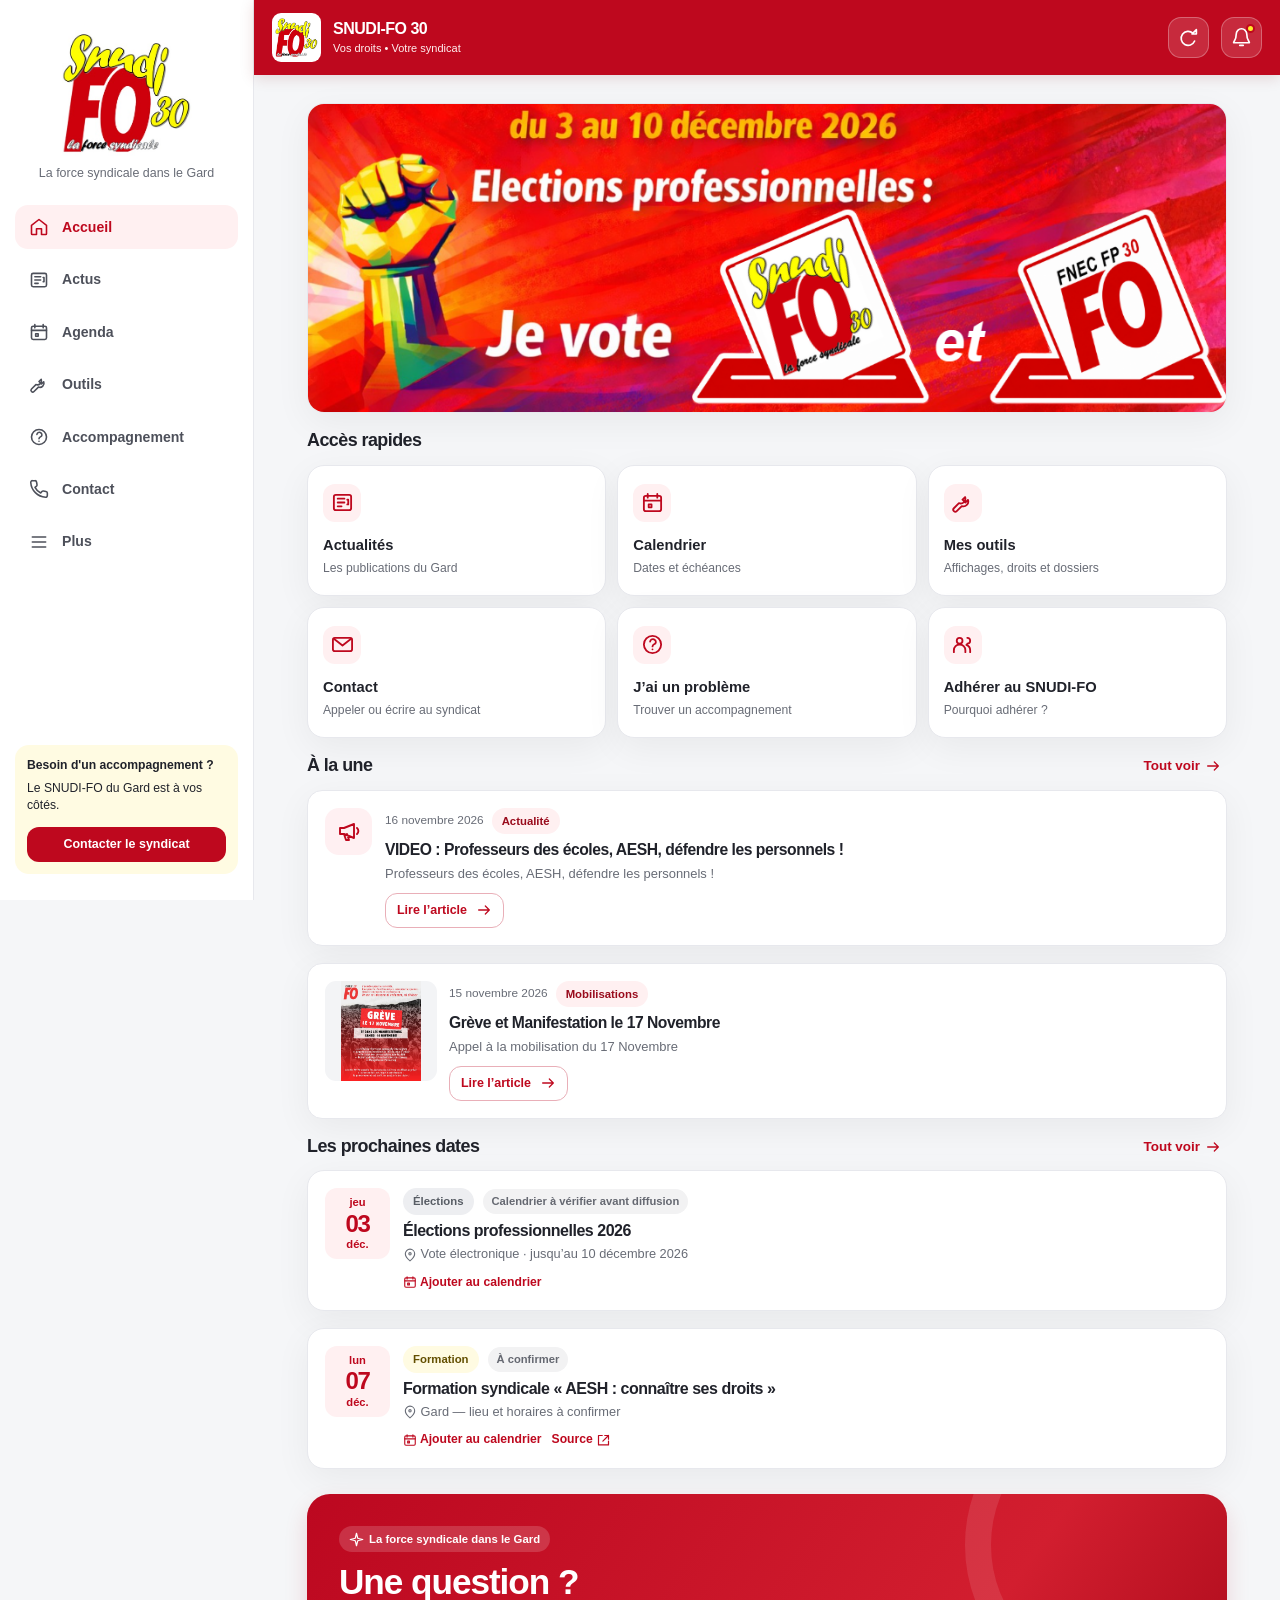
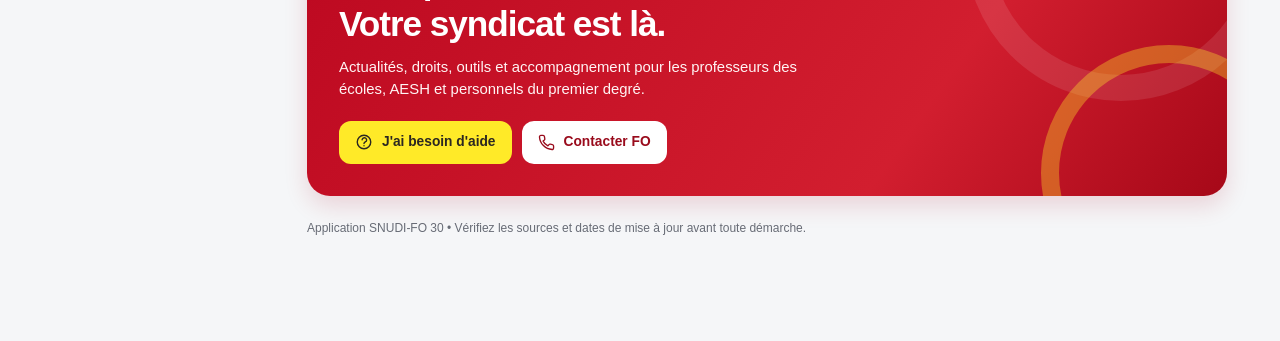
==== commit 13fe6e1f: "Add files via upload" ====
--- a/index.html
+++ b/index.html
@@ -13,12 +13,12 @@
   <link rel="apple-touch-icon" href="./assets/apple-touch-icon-snudi-relief-180.png" sizes="180x180" />
   <link rel="manifest" href="./manifest.webmanifest" />
   <title>SNUDI-FO 30 · L'application des collègues du Gard</title>
-  <link rel="stylesheet" href="./styles.css?v=3.14" />
+  <link rel="stylesheet" href="./styles.css?v=3.16" />
   <script defer src="./article-content.js?v=3.1"></script>
   <script defer src="./pdf-library.js?v=3.7"></script>
   <script defer src="./youtube-videos.js?v=3.12"></script>
   <script defer src="./pdf-reader.js?v=3.10"></script>
-  <script defer src="./app.js?v=3.13"></script>
+  <script defer src="./app.js?v=3.17"></script>
 </head>
 <body>
  <div id="app"><div class="loader">Ouverture de SNUDI-FO 30…</div></div>
--- a/styles.css
+++ b/styles.css
@@ -198,3 +198,44 @@
   margin-left: auto;
   margin-right: auto;
 }
+
+/* V3.15 — Six raccourcis dans la barre rouge, utilisables sur écran étroit. */
+.bottom-nav button { flex: 1 1 0; min-width: 0; }
+@media (max-width: 420px) {
+  .bottom-nav { gap: 0; padding-left: 4px; padding-right: 4px; }
+  .bottom-nav button { padding: 5px 0; gap: 4px; font-size: .61rem; }
+  .bottom-nav button .ico { width: 20px; height: 20px; }
+}
+
+/* V3.16 — Images de couverture intégrales, centrées et non recadrées.
+   L'image publiée conserve son ratio natif ; seul son encombrement est limité.
+   Ne s'applique pas au bandeau d'accueil ni aux vidéos. */
+.news-detail > img.article-cover,
+.tool-detail > img.article-cover,
+.news-detail .article-cover,
+.tool-detail .article-cover {
+  display: block;
+  width: 100%;
+  max-width: 800px;
+  height: auto !important;
+  max-height: none !important;
+  min-height: 0;
+  aspect-ratio: auto !important;
+  object-fit: contain !important;
+  object-position: center center;
+  margin: 16px auto 18px;
+  border-radius: 12px;
+}
+/* Les couvertures miniatures des listes ne doivent pas non plus perdre leurs bords. */
+.news-card img.news-picture,
+.tool-item-card img.tool-item-thumb {
+  object-fit: contain !important;
+  object-position: center center;
+}
+@media (max-width: 600px) {
+  .news-detail .article-cover,
+  .tool-detail .article-cover {
+    width: 100%;
+    max-width: 100%;
+  }
+}
